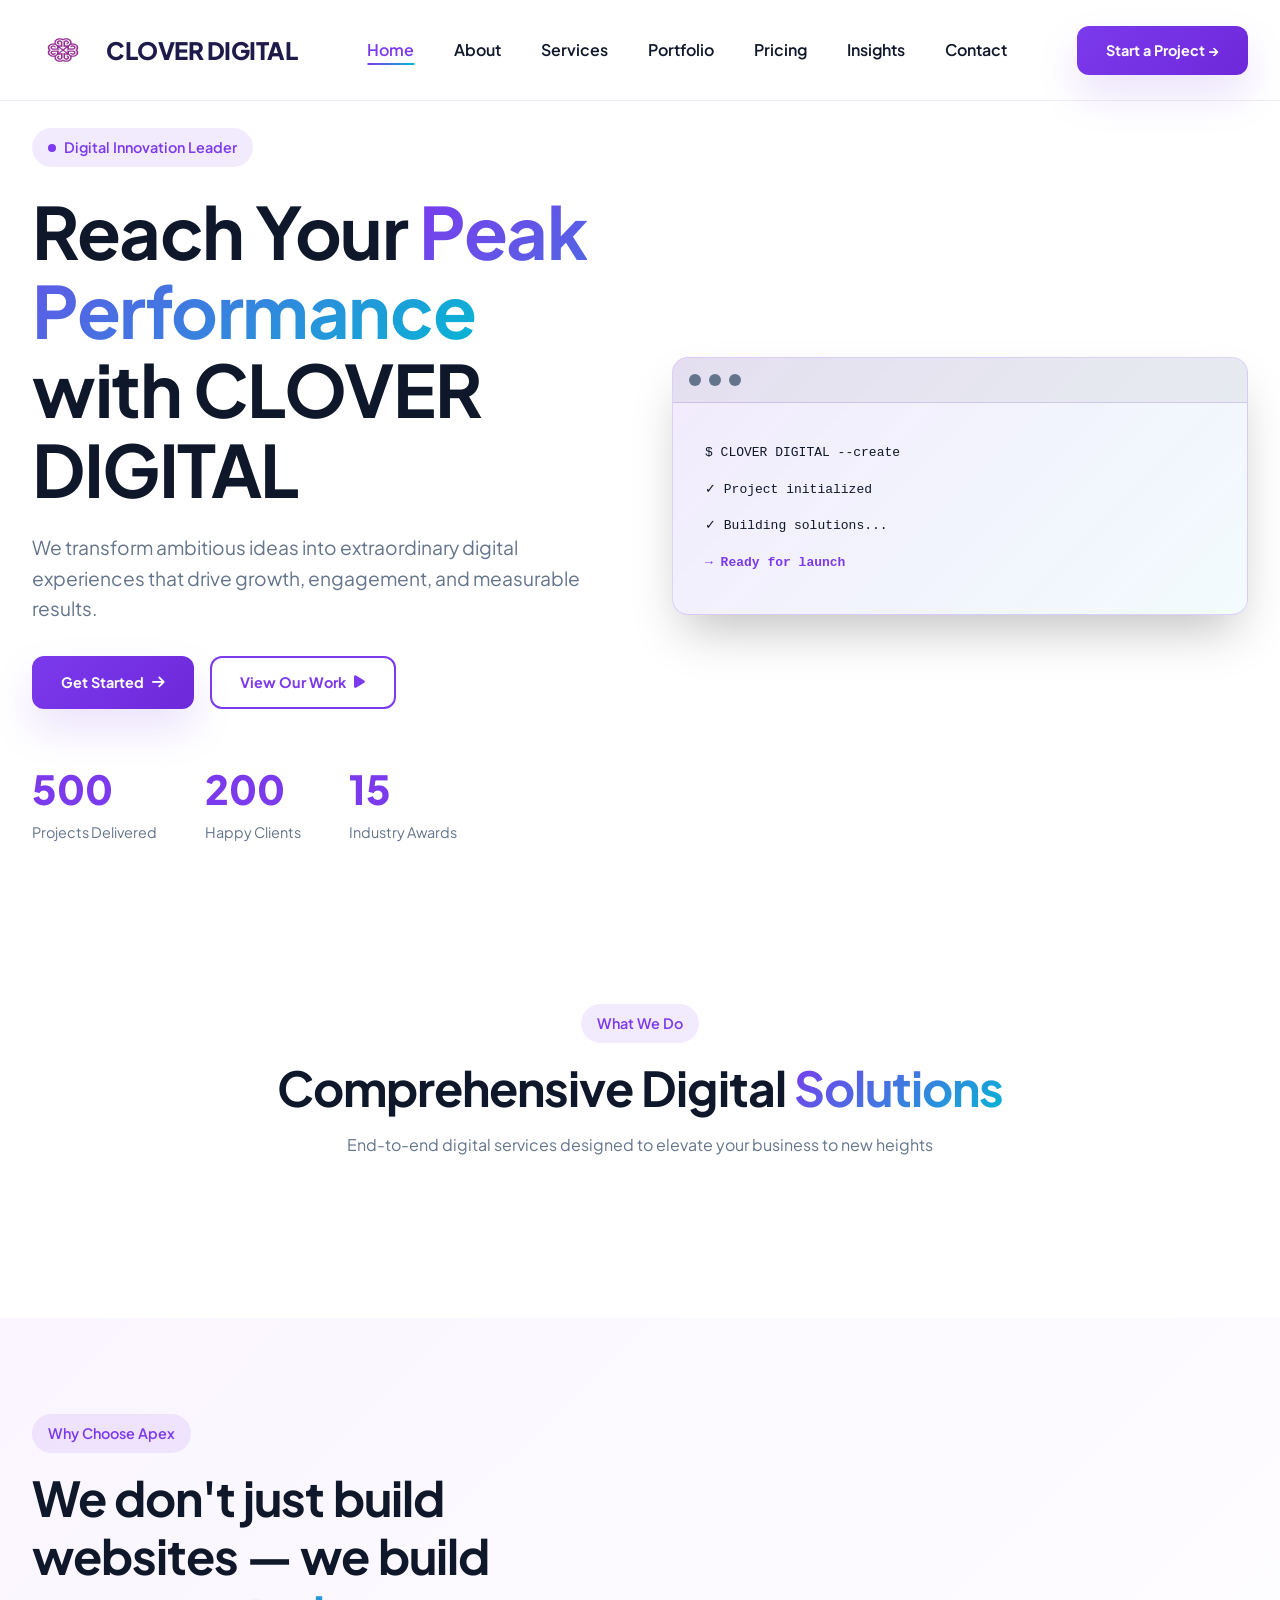
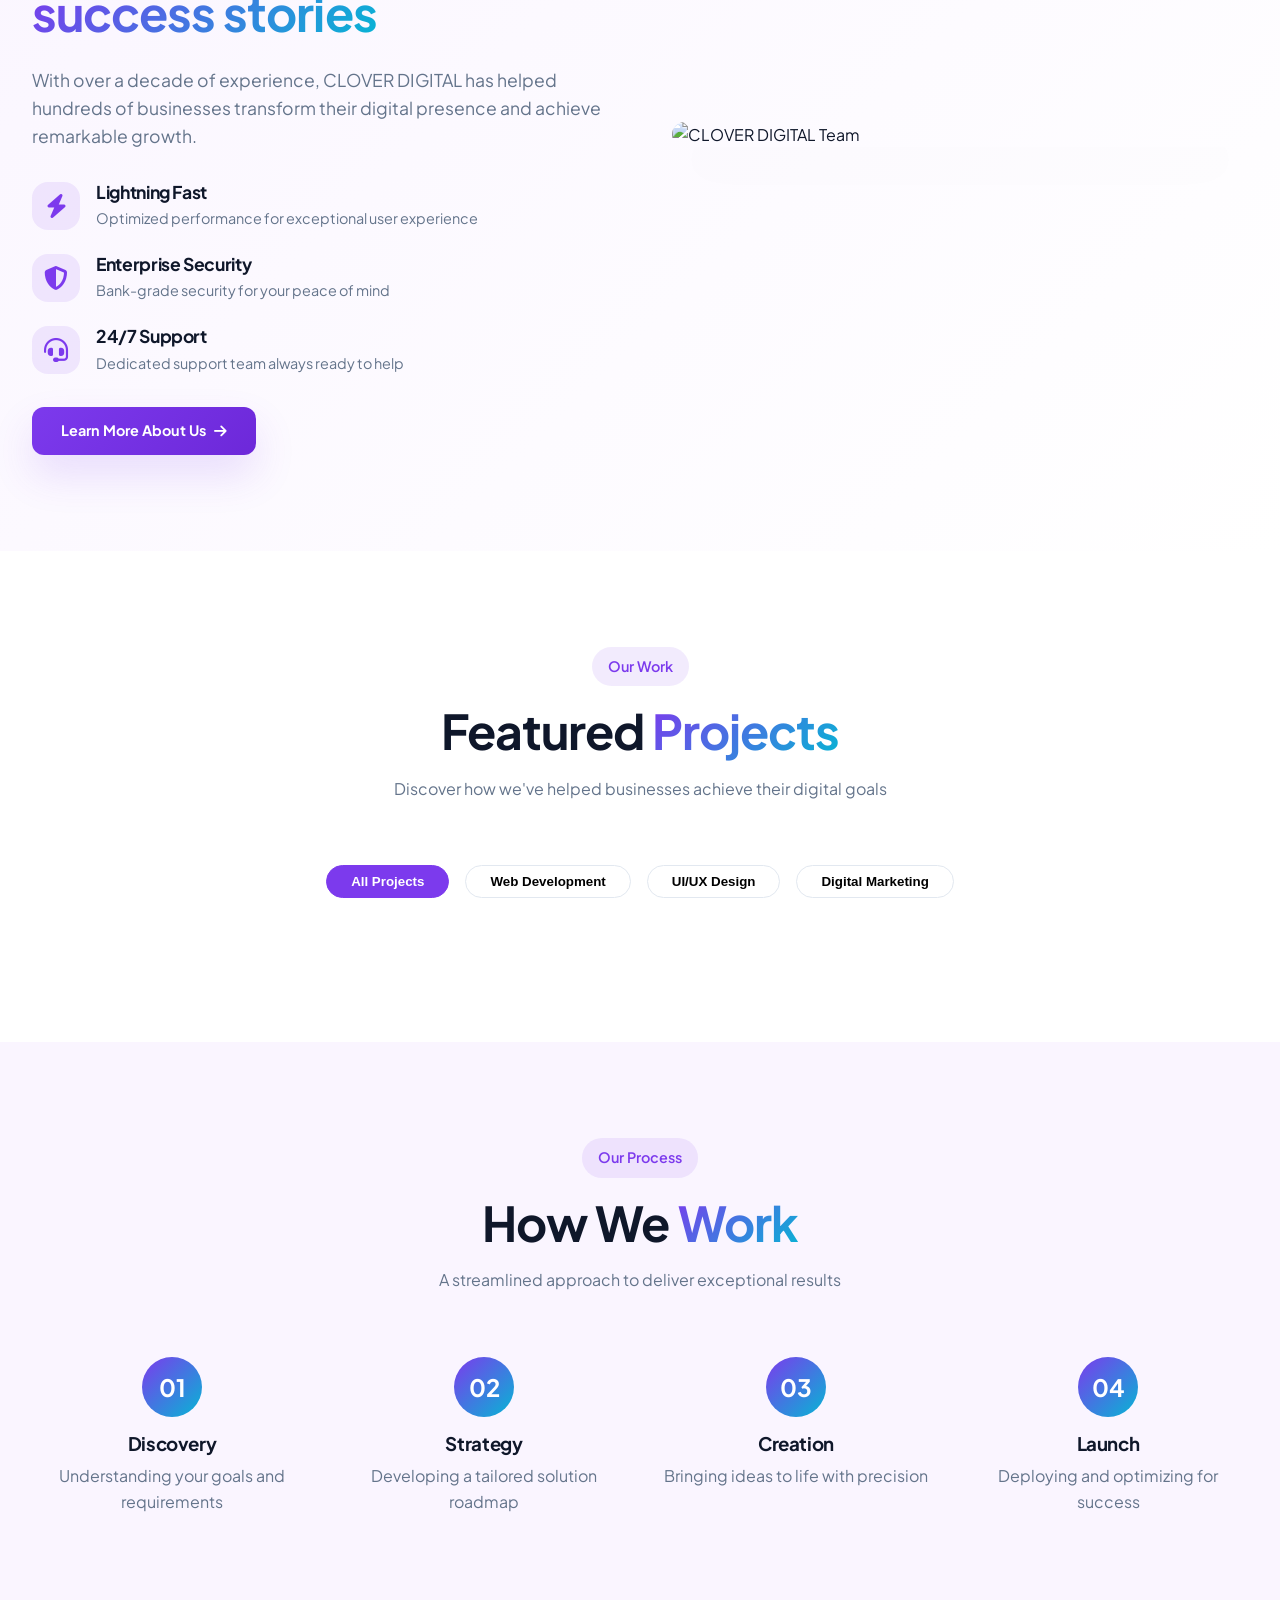
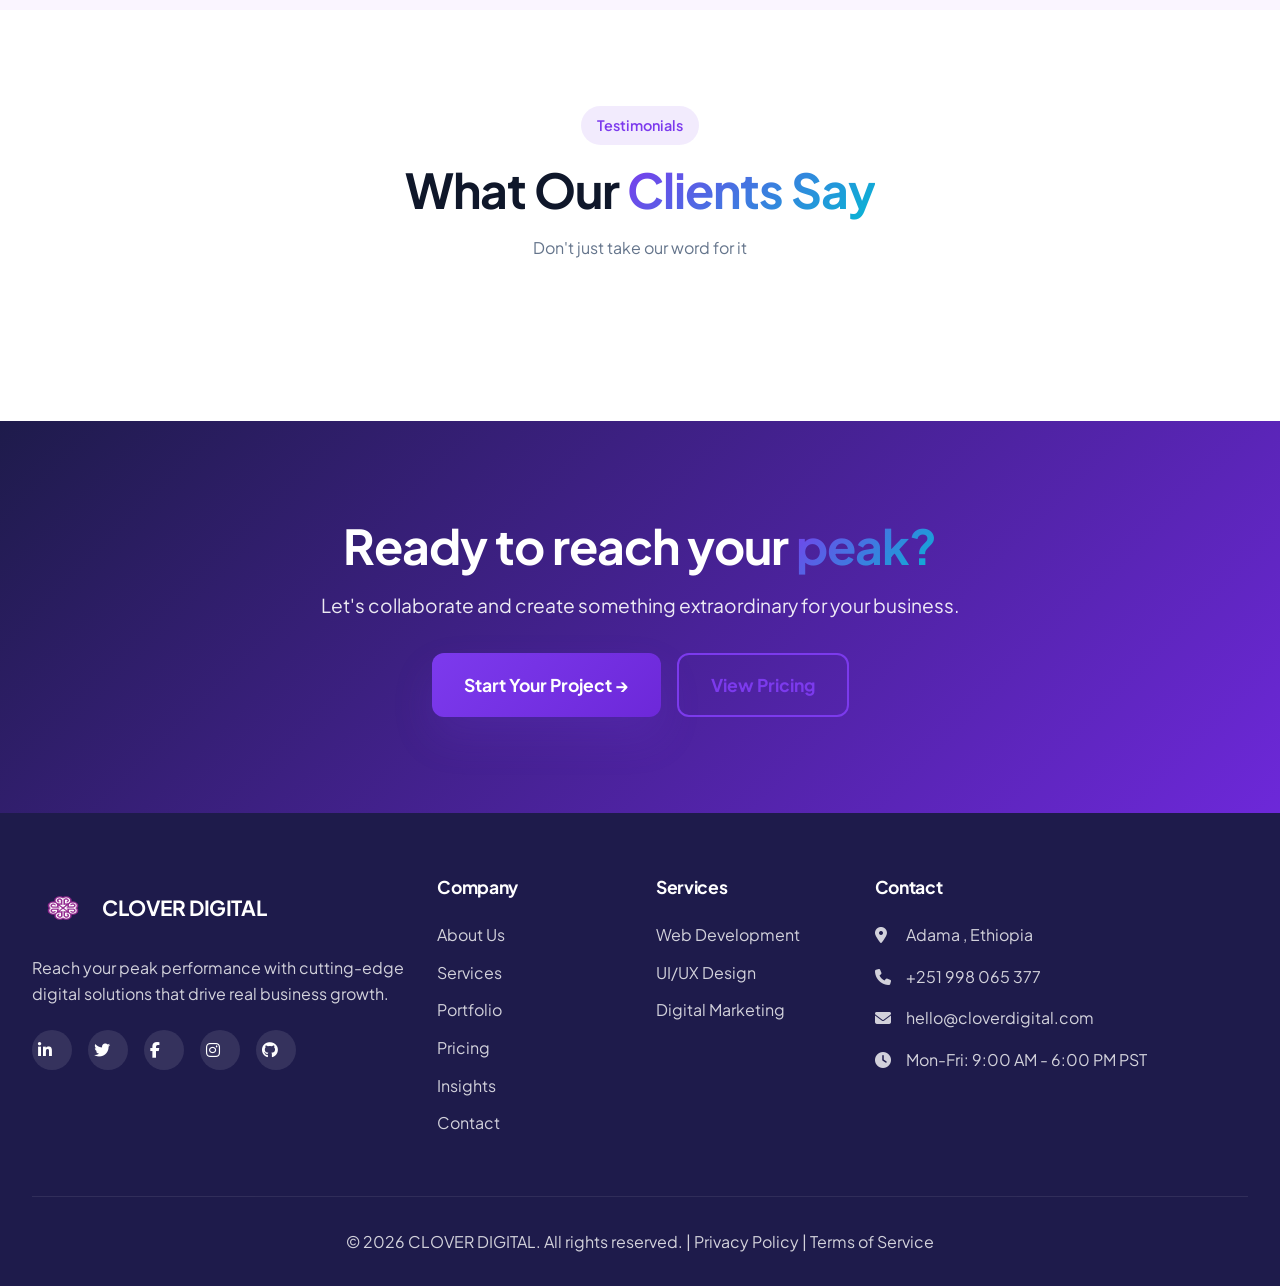
==== index.html @ 7a852381 "Demo: description of changes" ====
<!DOCTYPE html>
<html lang="en">
<head>
    <meta charset="UTF-8">
    <meta name="viewport" content="width=device-width, initial-scale=1.0">
    <title>CLOVER DIGITAL - Reach Your Peak Performance</title>
    <meta name="description" content="Premium digital agency delivering cutting-edge web development, design, and marketing solutions">
    <meta name="keywords" content="digital agency, web development, web design, digital marketing, CLOVER DIGITAL">
    <link rel="stylesheet" href="assets/css/main.css">
    <link rel="stylesheet" href="assets/css/responsive.css">
    <link rel="stylesheet" href="assets/css/animations.css">
    <link href="https://fonts.googleapis.com/css2?family=Plus+Jakarta+Sans:wght@300;400;500;600;700;800&display=swap" rel="stylesheet">
    <link rel="stylesheet" href="https://cdnjs.cloudflare.com/ajax/libs/font-awesome/6.4.0/css/all.min.css">
</head>
<body>
    <header class="main-header">
        <div class="nav-container">
            <a href="index.html" class="logo">
                <img class="logo-img" src="assets/images/logo/clover%20p1.png" alt="Clover Digital logo">
                <span>CLOVER DIGITAL</span>
            </a>
            <ul class="nav-menu">
                <li><a href="index.html" class="active">Home</a></li>
                <li><a href="about.html">About</a></li>
                <li><a href="services.html">Services</a></li>
                <li><a href="portfolio.html">Portfolio</a></li>
                <li><a href="pricing.html">Pricing</a></li>
                <li><a href="blog.html">Insights</a></li>
                <li><a href="contact.html">Contact</a></li>
            </ul>
            <a href="contact.html" class="btn btn-primary">Start a Project →</a>
            <div class="mobile-menu-btn">
                <span></span>
                <span></span>
                <span></span>
            </div>
        </div>
    </header>

    <main>
        <!-- Hero Section -->
        <section class="hero">
            <div class="hero-content">
                <div class="hero-badge">
                    <span class="pulse-dot"></span>
                    Digital Innovation Leader
                </div>
                <h1>Reach Your <span class="gradient-text">Peak Performance</span> with CLOVER DIGITAL</h1>
                <p>We transform ambitious ideas into extraordinary digital experiences that drive growth, engagement, and measurable results.</p>
                <div class="hero-buttons">
                    <a href="contact.html" class="btn btn-primary">Get Started <i class="fas fa-arrow-right"></i></a>
                    <a href="portfolio.html" class="btn btn-outline">View Our Work <i class="fas fa-play"></i></a>
                </div>
                <div class="hero-stats">
                    <div class="stat">
                        <span class="stat-number" data-count="500">0</span>
                        <span class="stat-label">Projects Delivered</span>
                    </div>
                    <div class="stat">
                        <span class="stat-number" data-count="200">0</span>
                        <span class="stat-label">Happy Clients</span>
                    </div>
                    <div class="stat">
                        <span class="stat-number" data-count="15">0</span>
                        <span class="stat-label">Industry Awards</span>
                    </div>
                </div>
            </div>
            <div class="hero-visual">
                <div class="hero-card">
                    <div class="card-header">
                        <div class="card-dots">
                            <span></span><span></span><span></span>
                        </div>
                    </div>
                    <div class="card-content">
                        <div class="code-line">$ CLOVER DIGITAL --create</div>
                        <div class="code-line">✓ Project initialized</div>
                        <div class="code-line">✓ Building solutions...</div>
                        <div class="code-line highlight">→ Ready for launch</div>
                    </div>
                </div>
            </div>
        </section>

        <!-- Services Section -->
        <section class="services-section">
            <div class="container">
                <div class="section-header">
                    <span class="section-tag">What We Do</span>
                    <h2>Comprehensive Digital <span class="gradient-text">Solutions</span></h2>
                    <p>End-to-end digital services designed to elevate your business to new heights</p>
                </div>
                <div class="services-grid" id="services-grid">
                    <!-- Services loaded dynamically -->
                </div>
            </div>
        </section>

        <!-- About Section -->
        <section class="about-section">
            <div class="container">
                <div class="about-grid">
                    <div class="about-content">
                        <span class="section-tag">Why Choose Apex</span>
                        <h2>We don't just build websites — we build <span class="gradient-text">success stories</span></h2>
                        <p>With over a decade of experience, CLOVER DIGITAL has helped hundreds of businesses transform their digital presence and achieve remarkable growth.</p>
                        <div class="about-features">
                            <div class="feature">
                                <div class="feature-icon">
                                    <i class="fas fa-bolt"></i>
                                </div>
                                <div>
                                    <h4>Lightning Fast</h4>
                                    <p>Optimized performance for exceptional user experience</p>
                                </div>
                            </div>
                            <div class="feature">
                                <div class="feature-icon">
                                    <i class="fas fa-shield-alt"></i>
                                </div>
                                <div>
                                    <h4>Enterprise Security</h4>
                                    <p>Bank-grade security for your peace of mind</p>
                                </div>
                            </div>
                            <div class="feature">
                                <div class="feature-icon">
                                    <i class="fas fa-headset"></i>
                                </div>
                                <div>
                                    <h4>24/7 Support</h4>
                                    <p>Dedicated support team always ready to help</p>
                                </div>
                            </div>
                        </div>
                        <a href="about.html" class="btn btn-primary">Learn More About Us <i class="fas fa-arrow-right"></i></a>
                    </div>
                    <div class="about-image">
                        <div class="image-wrapper">
                            <div class="experience-badge">10+ Years Excellence</div>
                            <img src="assets/images/about/team.jpg" alt="CLOVER DIGITAL Team">
                        </div>
                    </div>
                </div>
            </div>
        </section>

        <!-- Portfolio Showcase -->
        <section class="portfolio-section">
            <div class="container">
                <div class="section-header">
                    <span class="section-tag">Our Work</span>
                    <h2>Featured <span class="gradient-text">Projects</span></h2>
                    <p>Discover how we've helped businesses achieve their digital goals</p>
                </div>
                <div class="portfolio-filter">
                    <button class="filter-btn active" data-filter="all">All Projects</button>
                    <button class="filter-btn" data-filter="web">Web Development</button>
                    <button class="filter-btn" data-filter="design">UI/UX Design</button>
                    <button class="filter-btn" data-filter="marketing">Digital Marketing</button>
                </div>
                <div class="portfolio-grid" id="portfolio-grid">
                    <!-- Portfolio items loaded dynamically -->
                </div>
            </div>
        </section>

        <!-- Process Section -->
        <section class="process-section">
            <div class="container">
                <div class="section-header">
                    <span class="section-tag">Our Process</span>
                    <h2>How We <span class="gradient-text">Work</span></h2>
                    <p>A streamlined approach to deliver exceptional results</p>
                </div>
                <div class="process-steps">
                    <div class="step">
                        <div class="step-number">01</div>
                        <div class="step-content">
                            <h3>Discovery</h3>
                            <p>Understanding your goals and requirements</p>
                        </div>
                    </div>
                    <div class="step">
                        <div class="step-number">02</div>
                        <div class="step-content">
                            <h3>Strategy</h3>
                            <p>Developing a tailored solution roadmap</p>
                        </div>
                    </div>
                    <div class="step">
                        <div class="step-number">03</div>
                        <div class="step-content">
                            <h3>Creation</h3>
                            <p>Bringing ideas to life with precision</p>
                        </div>
                    </div>
                    <div class="step">
                        <div class="step-number">04</div>
                        <div class="step-content">
                            <h3>Launch</h3>
                            <p>Deploying and optimizing for success</p>
                        </div>
                    </div>
                </div>
            </div>
        </section>

        <!-- Testimonials -->
        <section class="testimonials-section">
            <div class="container">
                <div class="section-header">
                    <span class="section-tag">Testimonials</span>
                    <h2>What Our <span class="gradient-text">Clients Say</span></h2>
                    <p>Don't just take our word for it</p>
                </div>
                <div class="testimonials-slider" id="testimonials-slider">
                    <!-- Testimonials loaded dynamically -->
                </div>
            </div>
        </section>

        <!-- CTA Section -->
        <section class="cta-section">
            <div class="container">
                <div class="cta-content">
                    <h2>Ready to reach your <span class="gradient-text">peak?</span></h2>
                    <p>Let's collaborate and create something extraordinary for your business.</p>
                    <div class="cta-buttons">
                        <a href="contact.html" class="btn btn-primary btn-large">Start Your Project →</a>
                        <a href="pricing.html" class="btn btn-outline btn-large">View Pricing</a>
                    </div>
                </div>
            </div>
        </section>
    </main>

    <footer class="main-footer">
        <div class="footer-content">
            <div class="footer-section">
                <div class="footer-logo">
                    <img class="logo-img" src="assets/images/logo/clover%20p1.png" alt="Clover Digital logo">
                    <h3>CLOVER DIGITAL</h3>
                </div>
                <p>Reach your peak performance with cutting-edge digital solutions that drive real business growth.</p>
                <div class="social-links">
                    <a href="#"><i class="fab fa-linkedin-in"></i></a>
                    <a href="#"><i class="fab fa-twitter"></i></a>
                    <a href="#"><i class="fab fa-facebook-f"></i></a>
                    <a href="#"><i class="fab fa-instagram"></i></a>
                    <a href="#"><i class="fab fa-github"></i></a>
                </div>
            </div>
            <div class="footer-section">
                <h4>Company</h4>
                <ul>
                    <li><a href="about.html">About Us</a></li>
                    <li><a href="services.html">Services</a></li>
                    <li><a href="portfolio.html">Portfolio</a></li>
                    <li><a href="pricing.html">Pricing</a></li>
                    <li><a href="blog.html">Insights</a></li>
                    <li><a href="contact.html">Contact</a></li>
                </ul>
            </div>
            <div class="footer-section">
                <h4>Services</h4>
                <ul>
                    <li><a href="services.html#web">Web Development</a></li>
                    <li><a href="services.html#design">UI/UX Design</a></li>
                    <li><a href="services.html#marketing">Digital Marketing</a></li>
                </ul>
            </div>
            <div class="footer-section">
                <h4>Contact</h4>
                <p><i class="fas fa-map-marker-alt"></i> Adama , Ethiopia</p>
            <p><i class="fas fa-phone"></i> +251 998 065 377</p>
            <p><i class="fas fa-envelope"></i> hello@cloverdigital.com</p>
            <p><i class="fas fa-clock"></i> Mon-Fri: 9:00 AM - 6:00 PM PST</p>
            </div>
        </div>
        <div class="footer-bottom">
            <p>&copy; 2026 CLOVER DIGITAL. All rights reserved. | <a href="#">Privacy Policy</a> | <a href="#">Terms of Service</a></p>
        </div>
    </footer>

    <script src="assets/js/main.js"></script>
    <script src="assets/js/animations.js"></script>
    <script src="assets/js/portfolio.js"></script>
</body>
</html>
---- assets/css/main.css ----
/* CLOVER DIGITAL - Main Stylesheet */
:root {
    --primary-color: #7c3aed;
    --primary-dark: #6d28d9;
    --primary-light: #8b5cf6;
    --secondary-color: #1e1b4b;
    --accent-color: #06b6d4;
    --success-color: #10b981;
    --warning-color: #f59e0b;
    --text-dark: #0f172a;
    --text-light: #ffffff;
    --text-muted: #64748b;
    --bg-light: #faf5ff;
    --bg-dark: #0f172a;
    --bg-white: #ffffff;
    --border-color: #e2e8f0;
    --transition: all 0.4s cubic-bezier(0.4, 0, 0.2, 1);
    --shadow-sm: 0 1px 2px 0 rgba(0, 0, 0, 0.05);
    --shadow-md: 0 4px 6px -1px rgba(0, 0, 0, 0.1);
    --shadow-lg: 0 10px 15px -3px rgba(0, 0, 0, 0.1);
    --shadow-xl: 0 20px 25px -5px rgba(0, 0, 0, 0.1);
    --shadow-2xl: 0 25px 50px -12px rgba(0, 0, 0, 0.25);
    --shadow-purple: 0 20px 40px rgba(124, 58, 237, 0.15);
}

* {
    margin: 0;
    padding: 0;
    box-sizing: border-box;
}

body {
    font-family: 'Plus Jakarta Sans', -apple-system, BlinkMacSystemFont, 'Segoe UI', sans-serif;
    line-height: 1.6;
    color: var(--text-dark);
    overflow-x: hidden;
    background: var(--bg-white);
}

/* Typography */
h1, h2, h3, h4, h5, h6 {
    font-weight: 700;
    line-height: 1.2;
    letter-spacing: -0.02em;
}

.gradient-text {
    background: linear-gradient(135deg, var(--primary-color), var(--accent-color));
    -webkit-background-clip: text;
    background-clip: text;
    color: transparent;
}

/* Header */
.main-header {
    background: rgba(255, 255, 255, 0.95);
    backdrop-filter: blur(20px);
    position: fixed;
    width: 100%;
    top: 0;
    z-index: 1000;
    transition: var(--transition);
    border-bottom: 1px solid rgba(124, 58, 237, 0.1);
}

.main-header.scrolled {
    background: rgba(255, 255, 255, 0.98);
    box-shadow: var(--shadow-md);
}

.nav-container {
    max-width: 1400px;
    margin: 0 auto;
    padding: 1.2rem 2rem;
    display: flex;
    justify-content: space-between;
    align-items: center;
}

.logo {
    font-size: 1.5rem;
    font-weight: 800;
    text-decoration: none;
    color: var(--secondary-color);
    letter-spacing: -0.02em;
    display: flex;
    align-items: center;
    gap: 0.75rem;
}

.logo-img {
    height: 62px;
    width: 62px;
    display: block;
}

.logo-icon {
    color: var(--primary-color);
}

.nav-menu {
    display: flex;
    list-style: none;
    gap: 2.5rem;
}

.nav-menu a {
    text-decoration: none;
    color: var(--text-dark);
    font-weight: 600;
    transition: var(--transition);
    position: relative;
}

.nav-menu a::after {
    content: '';
    position: absolute;
    bottom: -5px;
    left: 50%;
    transform: translateX(-50%);
    width: 0;
    height: 2px;
    background: linear-gradient(90deg, var(--primary-color), var(--accent-color));
    transition: var(--transition);
}

.nav-menu a:hover::after,
.nav-menu a.active::after {
    width: 100%;
}

.nav-menu a:hover,
.nav-menu a.active {
    color: var(--primary-color);
}

/* Buttons */
.btn {
    display: inline-flex;
    align-items: center;
    gap: 0.5rem;
    padding: 0.8rem 1.8rem;
    border-radius: 0.75rem;
    font-weight: 700;
    text-decoration: none;
    transition: var(--transition);
    cursor: pointer;
    border: none;
    font-size: 0.9rem;
}

.btn-primary {
    background: linear-gradient(135deg, var(--primary-color), var(--primary-dark));
    color: white;
    box-shadow: var(--shadow-purple);
}

.btn-primary:hover {
    transform: translateY(-2px);
    box-shadow: 0 25px 40px rgba(124, 58, 237, 0.25);
}

.btn-outline {
    background: transparent;
    color: var(--primary-color);
    border: 2px solid var(--primary-color);
}

.btn-outline:hover {
    background: var(--primary-color);
    color: white;
    transform: translateY(-2px);
}

.btn-large {
    padding: 1rem 2rem;
    font-size: 1.1rem;
}

/* Hero Section */
.hero {
    min-height: 100vh;
    display: flex;
    align-items: center;
    justify-content: space-between;
    padding: 8rem 2rem 4rem;
    max-width: 1400px;
    margin: 0 auto;
    gap: 4rem;
    position: relative;
}

.hero-content {
    flex: 1;
}

.hero-badge {
    display: inline-flex;
    align-items: center;
    gap: 0.5rem;
    padding: 0.5rem 1rem;
    background: rgba(124, 58, 237, 0.1);
    border-radius: 2rem;
    color: var(--primary-color);
    font-weight: 600;
    font-size: 0.9rem;
    margin-bottom: 1.5rem;
}

.pulse-dot {
    width: 8px;
    height: 8px;
    background: var(--primary-color);
    border-radius: 50%;
    display: inline-block;
    animation: pulse 2s infinite;
}

@keyframes pulse {
    0%, 100% { opacity: 1; transform: scale(1); }
    50% { opacity: 0.5; transform: scale(1.2); }
}

.hero h1 {
    font-size: 4.5rem;
    margin-bottom: 1.5rem;
    line-height: 1.1;
}

.hero p {
    font-size: 1.2rem;
    color: var(--text-muted);
    margin-bottom: 2rem;
    max-width: 550px;
}

.hero-buttons {
    display: flex;
    gap: 1rem;
    margin-bottom: 3rem;
    flex-wrap: wrap;
}

.hero-stats {
    display: flex;
    gap: 3rem;
}

.stat {
    display: flex;
    flex-direction: column;
}

.stat-number {
    font-size: 2.5rem;
    font-weight: 800;
    color: var(--primary-color);
}

.stat-label {
    font-size: 0.9rem;
    color: var(--text-muted);
}

.hero-visual {
    flex: 1;
    position: relative;
}

.hero-card {
    background: linear-gradient(135deg, rgba(124, 58, 237, 0.1), rgba(6, 182, 212, 0.05));
    border: 1px solid rgba(124, 58, 237, 0.2);
    border-radius: 1rem;
    overflow: hidden;
    backdrop-filter: blur(10px);
    box-shadow: var(--shadow-2xl);
}

.card-header {
    padding: 1rem;
    background: rgba(0, 0, 0, 0.05);
    border-bottom: 1px solid rgba(124, 58, 237, 0.2);
}

.card-dots {
    display: flex;
    gap: 0.5rem;
}

.card-dots span {
    width: 12px;
    height: 12px;
    border-radius: 50%;
    background: var(--text-muted);
}

.card-content {
    padding: 2rem;
}

.code-line {
    font-family: monospace;
    padding: 0.5rem 0;
    color: var(--text-dark);
    animation: slideIn 0.5s ease-out forwards;
    opacity: 0;
}

.code-line:nth-child(1) { animation-delay: 0.1s; }
.code-line:nth-child(2) { animation-delay: 0.3s; }
.code-line:nth-child(3) { animation-delay: 0.5s; }
.code-line:nth-child(4) { animation-delay: 0.7s; }

.code-line.highlight {
    color: var(--primary-color);
    font-weight: bold;
}

@keyframes slideIn {
    from {
        opacity: 0;
        transform: translateX(-20px);
    }
    to {
        opacity: 1;
        transform: translateX(0);
    }
}

/* Container */
.container {
    max-width: 1400px;
    margin: 0 auto;
    padding: 0 2rem;
}

/* Section Header */
.section-header {
    text-align: center;
    margin-bottom: 4rem;
}

.section-tag {
    display: inline-block;
    padding: 0.5rem 1rem;
    background: rgba(124, 58, 237, 0.1);
    border-radius: 2rem;
    color: var(--primary-color);
    font-weight: 600;
    font-size: 0.9rem;
    margin-bottom: 1rem;
}

.section-header h2 {
    font-size: 3rem;
    margin-bottom: 1rem;
}

.section-header p {
    color: var(--text-muted);
    max-width: 600px;
    margin: 0 auto;
}

/* Trusted Section */
.trusted-section {
    padding: 4rem 0;
    background: var(--bg-light);
    border-top: 1px solid var(--border-color);
    border-bottom: 1px solid var(--border-color);
}

.trusted-label {
    text-align: center;
    margin-bottom: 2rem;
    color: var(--text-muted);
    font-weight: 600;
    text-transform: uppercase;
    letter-spacing: 2px;
    font-size: 0.8rem;
}

.trusted-logos {
    display: flex;
    justify-content: space-between;
    align-items: center;
    flex-wrap: wrap;
    gap: 2rem;
}

.logo-item {
    font-size: 1.2rem;
    font-weight: 700;
    color: var(--text-muted);
    opacity: 0.6;
    transition: var(--transition);
    letter-spacing: 1px;
}

.logo-item:hover {
    opacity: 1;
    color: var(--primary-color);
}

/* Services Section */
.services-section {
    padding: 6rem 0;
}

.services-grid {
    display: grid;
    grid-template-columns: repeat(auto-fit, minmax(320px, 1fr));
    gap: 2rem;
}

.service-card {
    background: var(--bg-white);
    padding: 2rem;
    border-radius: 1rem;
    transition: var(--transition);
    border: 1px solid var(--border-color);
    position: relative;
    overflow: hidden;
}

.service-card::before {
    content: '';
    position: absolute;
    top: 0;
    left: 0;
    right: 0;
    height: 3px;
    background: linear-gradient(90deg, var(--primary-color), var(--accent-color));
    transform: scaleX(0);
    transition: var(--transition);
}

.service-card:hover::before {
    transform: scaleX(1);
}

.service-card:hover {
    transform: translateY(-8px);
    box-shadow: var(--shadow-xl);
    border-color: transparent;
}

.service-icon {
    font-size: 2.5rem;
    color: var(--primary-color);
    margin-bottom: 1.5rem;
}

.service-card h3 {
    font-size: 1.5rem;
    margin-bottom: 1rem;
}

.service-card p {
    color: var(--text-muted);
    margin-bottom: 1.5rem;
}

.service-link {
    color: var(--primary-color);
    text-decoration: none;
    font-weight: 600;
    display: inline-flex;
    align-items: center;
    gap: 0.5rem;
    transition: var(--transition);
}

.service-link:hover {
    gap: 1rem;
}

/* About Section */
.about-section {
    padding: 6rem 0;
    background: linear-gradient(135deg, var(--bg-light), white);
}

.about-grid {
    display: grid;
    grid-template-columns: 1fr 1fr;
    gap: 4rem;
    align-items: center;
}

.about-content h2 {
    font-size: 3rem;
    margin-bottom: 1.5rem;
}

.about-content > p {
    color: var(--text-muted);
    margin-bottom: 2rem;
    font-size: 1.1rem;
}

.about-features {
    display: flex;
    flex-direction: column;
    gap: 1.5rem;
    margin-bottom: 2rem;
}

.feature {
    display: flex;
    gap: 1rem;
    align-items: flex-start;
}

.feature-icon {
    width: 48px;
    height: 48px;
    background: rgba(124, 58, 237, 0.1);
    border-radius: 1rem;
    display: flex;
    align-items: center;
    justify-content: center;
    font-size: 1.5rem;
    color: var(--primary-color);
}

.feature h4 {
    margin-bottom: 0.25rem;
    font-size: 1.1rem;
}

.feature p {
    color: var(--text-muted);
    font-size: 0.9rem;
}

.about-image {
    position: relative;
}

.image-wrapper {
    position: relative;
    border-radius: 1rem;
    overflow: hidden;
    box-shadow: var(--shadow-2xl);
}

.image-wrapper img {
    width: 100%;
    height: auto;
    display: block;
}

.experience-badge {
    position: absolute;
    bottom: 2rem;
    right: 2rem;
    background: var(--primary-color);
    color: white;
    padding: 0.5rem 1rem;
    border-radius: 0.5rem;
    font-weight: 600;
}

/* Portfolio Section */
.portfolio-section {
    padding: 6rem 0;
}

.portfolio-filter {
    display: flex;
    justify-content: center;
    gap: 1rem;
    margin-bottom: 3rem;
    flex-wrap: wrap;
}

.filter-btn {
    padding: 0.5rem 1.5rem;
    background: transparent;
    border: 1px solid var(--border-color);
    border-radius: 2rem;
    cursor: pointer;
    transition: var(--transition);
    font-weight: 600;
}

.filter-btn:hover,
.filter-btn.active {
    background: var(--primary-color);
    color: white;
    border-color: var(--primary-color);
}

.portfolio-grid {
    display: grid;
    grid-template-columns: repeat(auto-fill, minmax(350px, 1fr));
    gap: 2rem;
}

.portfolio-item {
    position: relative;
    border-radius: 1rem;
    overflow: hidden;
    cursor: pointer;
    aspect-ratio: 16/9;
}

.portfolio-item img {
    width: 100%;
    height: 100%;
    object-fit: cover;
    transition: var(--transition);
}

.portfolio-overlay {
    position: absolute;
    bottom: -100%;
    left: 0;
    right: 0;
    background: linear-gradient(to top, rgba(0,0,0,0.95), transparent);
    color: white;
    padding: 2rem;
    transition: var(--transition);
}

.portfolio-item:hover .portfolio-overlay {
    bottom: 0;
}

.portfolio-item:hover img {
    transform: scale(1.1);
}

/* Process Section */
.process-section {
    padding: 6rem 0;
    background: var(--bg-light);
}

.process-steps {
    display: grid;
    grid-template-columns: repeat(auto-fit, minmax(250px, 1fr));
    gap: 2rem;
    margin-top: 3rem;
}

.step {
    text-align: center;
    position: relative;
}

.step-number {
    width: 60px;
    height: 60px;
    background: linear-gradient(135deg, var(--primary-color), var(--accent-color));
    border-radius: 50%;
    display: flex;
    align-items: center;
    justify-content: center;
    font-size: 1.5rem;
    font-weight: bold;
    color: white;
    margin: 0 auto 1rem;
}

.step-content h3 {
    margin-bottom: 0.5rem;
}

.step-content p {
    color: var(--text-muted);
}

/* Testimonials */
.testimonials-section {
    padding: 6rem 0;
}

.testimonials-slider {
    display: grid;
    grid-template-columns: repeat(auto-fit, minmax(350px, 1fr));
    gap: 2rem;
}

.testimonial-card {
    background: var(--bg-white);
    padding: 2rem;
    border-radius: 1rem;
    box-shadow: var(--shadow-md);
    transition: var(--transition);
    border: 1px solid var(--border-color);
}

.testimonial-card:hover {
    transform: translateY(-5px);
    box-shadow: var(--shadow-xl);
}

.testimonial-rating {
    color: #fbbf24;
    margin-bottom: 1rem;
    font-size: 1.2rem;
}

.testimonial-text {
    font-style: italic;
    margin-bottom: 1.5rem;
    color: var(--text-muted);
    line-height: 1.8;
}

.testimonial-author {
    display: flex;
    align-items: center;
    gap: 1rem;
}

.testimonial-author img {
    width: 50px;
    height: 50px;
    border-radius: 50%;
    object-fit: cover;
}

.author-name {
    font-weight: 700;
}

.author-title {
    font-size: 0.9rem;
    color: var(--text-muted);
}

/* CTA Section */
.cta-section {
    padding: 6rem 0;
    background: linear-gradient(135deg, var(--secondary-color), var(--primary-dark));
    color: white;
    text-align: center;
}

.cta-content h2 {
    font-size: 3rem;
    margin-bottom: 1rem;
}

.cta-content p {
    font-size: 1.2rem;
    margin-bottom: 2rem;
    opacity: 0.9;
}

.cta-buttons {
    display: flex;
    gap: 1rem;
    justify-content: center;
    flex-wrap: wrap;
}

/* Footer */
.main-footer {
    background: var(--secondary-color);
    color: white;
    padding: 4rem 2rem 2rem;
}

.footer-content {
    max-width: 1400px;
    margin: 0 auto;
    display: grid;
    grid-template-columns: 2fr 1fr 1fr 2fr;
    gap: 2rem;
    margin-bottom: 3rem;
}

.footer-logo {
    display: flex;
    align-items: center;
    gap: 0.5rem;
    margin-bottom: 1rem;
}

.footer-logo h3 {
    font-size: 1.3rem;
}

.footer-section p {
    margin-bottom: 1rem;
    opacity: 0.8;
    line-height: 1.6;
}

.social-links {
    display: flex;
    gap: 1rem;
    margin-top: 1.5rem;
}

.social-links a {
    width: 40px;
    height: 40px;
    background: rgba(255, 255, 255, 0.1);
    border-radius: 50%;
    display: flex;
    align-items: center;
    justify-content: center;
    transition: var(--transition);
    color: white;
    text-decoration: none;
}

.social-links a:hover {
    background: var(--primary-color);
    transform: translateY(-3px);
}

.footer-section h4 {
    margin-bottom: 1.5rem;
    font-size: 1.1rem;
}

.footer-section ul {
    list-style: none;
    padding: 0;
}

.footer-section ul li {
    margin-bottom: 0.75rem;
}

.footer-section ul li a {
    color: rgba(255, 255, 255, 0.8);
    text-decoration: none;
    transition: var(--transition);
}

.footer-section ul li a:hover {
    color: var(--primary-color);
    padding-left: 5px;
}

.footer-section i {
    margin-right: 0.5rem;
    width: 20px;
}

.footer-bottom {
    text-align: center;
    padding-top: 2rem;
    border-top: 1px solid rgba(255, 255, 255, 0.1);
    opacity: 0.8;
}

.footer-bottom a {
    color: white;
    text-decoration: none;
}

.footer-bottom a:hover {
    color: var(--primary-color);
}

/* Responsive */
@media (max-width: 1024px) {
    .hero {
        flex-direction: column;
        text-align: center;
        padding: 8rem 2rem 4rem;
    }
    
    .hero p {
        margin-left: auto;
        margin-right: auto;
    }
    
    .hero-buttons {
        justify-content: center;
    }
    
    .hero-stats {
        justify-content: center;
    }
    
    .about-grid {
        grid-template-columns: 1fr;
    }
    
    .footer-content {
        grid-template-columns: repeat(2, 1fr);
    }
    
    .hero h1 {
        font-size: 3rem;
    }
}

@media (max-width: 768px) {
    .nav-menu {
        display: none;
    }
    
    .mobile-menu-btn {
        display: block;
    }
    
    .section-header h2 {
        font-size: 2rem;
    }
    
    .portfolio-grid {
        grid-template-columns: 1fr;
    }
    
    .footer-content {
        grid-template-columns: 1fr;
    }
    
    .trusted-logos {
        justify-content: center;
    }
    
    .process-steps {
        grid-template-columns: 1fr;
    }
    
    .cta-content h2 {
        font-size: 2rem;
    }
}

.mobile-menu-btn {
    display: none;
    cursor: pointer;
}

.mobile-menu-btn span {
    display: block;
    width: 25px;
    height: 3px;
    background: var(--text-dark);
    margin: 5px 0;
    transition: var(--transition);
}
---- assets/css/animations.css ----
/* CLOVER DIGITAL - Animations */

.reveal {
    opacity: 0;
    transform: translateY(30px);
    transition: all 0.8s ease;
}

.reveal.active {
    opacity: 1;
    transform: translateY(0);
}

@keyframes fadeIn {
    from {
        opacity: 0;
    }
    to {
        opacity: 1;
    }
}

@keyframes slideUp {
    from {
        opacity: 0;
        transform: translateY(30px);
    }
    to {
        opacity: 1;
        transform: translateY(0);
    }
}

@keyframes slideInLeft {
    from {
        opacity: 0;
        transform: translateX(-50px);
    }
    to {
        opacity: 1;
        transform: translateX(0);
    }
}

@keyframes slideInRight {
    from {
        opacity: 0;
        transform: translateX(50px);
    }
    to {
        opacity: 1;
        transform: translateX(0);
    }
}

@keyframes scaleUp {
    from {
        opacity: 0;
        transform: scale(0.9);
    }
    to {
        opacity: 1;
        transform: scale(1);
    }
}

.fade-in {
    animation: fadeIn 1s ease;
}

.slide-up {
    animation: slideUp 0.8s ease;
}

.slide-left {
    animation: slideInLeft 0.8s ease;
}

.slide-right {
    animation: slideInRight 0.8s ease;
}

.scale-up {
    animation: scaleUp 0.6s ease;
}

/* Hover Animations */
.hover-lift {
    transition: transform 0.3s ease, box-shadow 0.3s ease;
}

.hover-lift:hover {
    transform: translateY(-5px);
    box-shadow: var(--shadow-xl);
}

.hover-glow {
    transition: all 0.3s ease;
}

.hover-glow:hover {
    box-shadow: 0 0 20px rgba(124, 58, 237, 0.4);
}

/* Loading Animation */
@keyframes shimmer {
    0% {
        background-position: -1000px 0;
    }
    100% {
        background-position: 1000px 0;
    }
}

.skeleton {
    background: linear-gradient(90deg, #f0f0f0 25%, #e0e0e0 50%, #f0f0f0 75%);
    background-size: 1000px 100%;
    animation: shimmer 2s infinite;
}

/* Page Transition */
.page-transition {
    animation: fadeIn 0.5s ease;
}
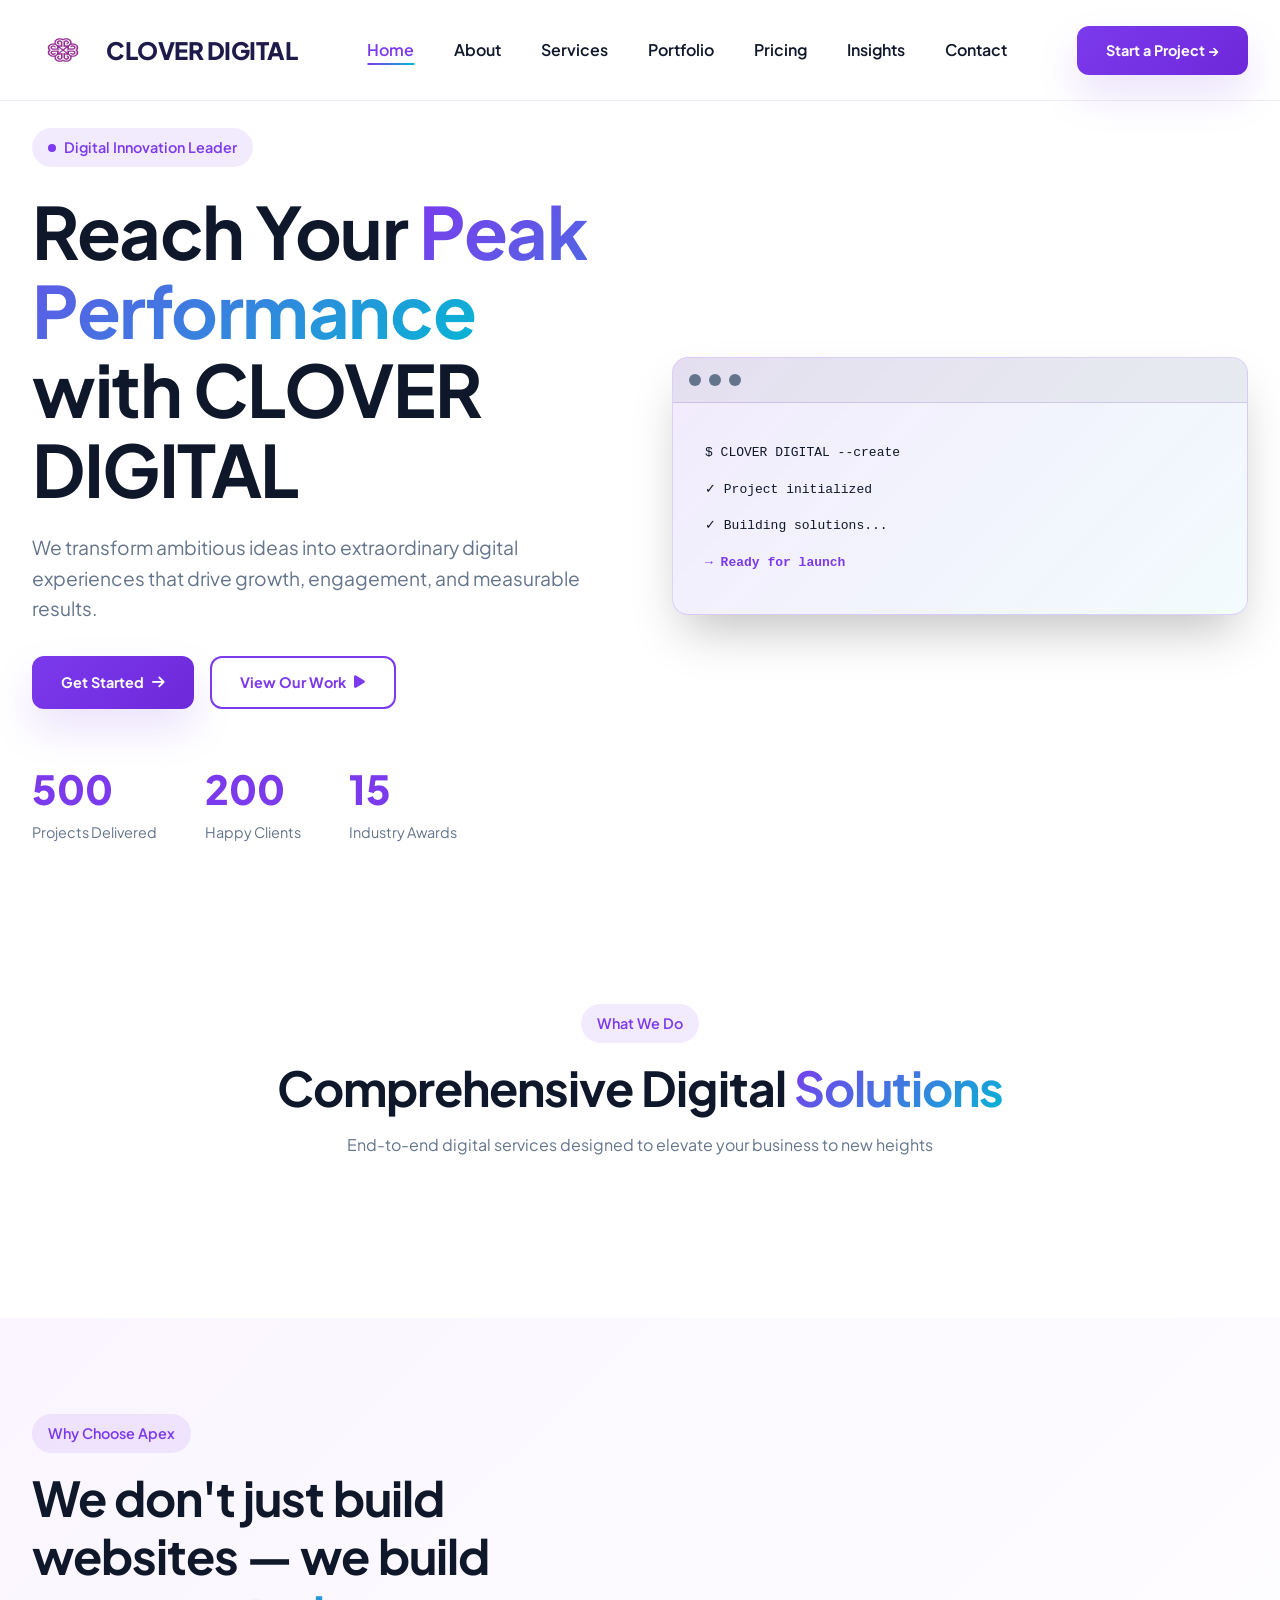
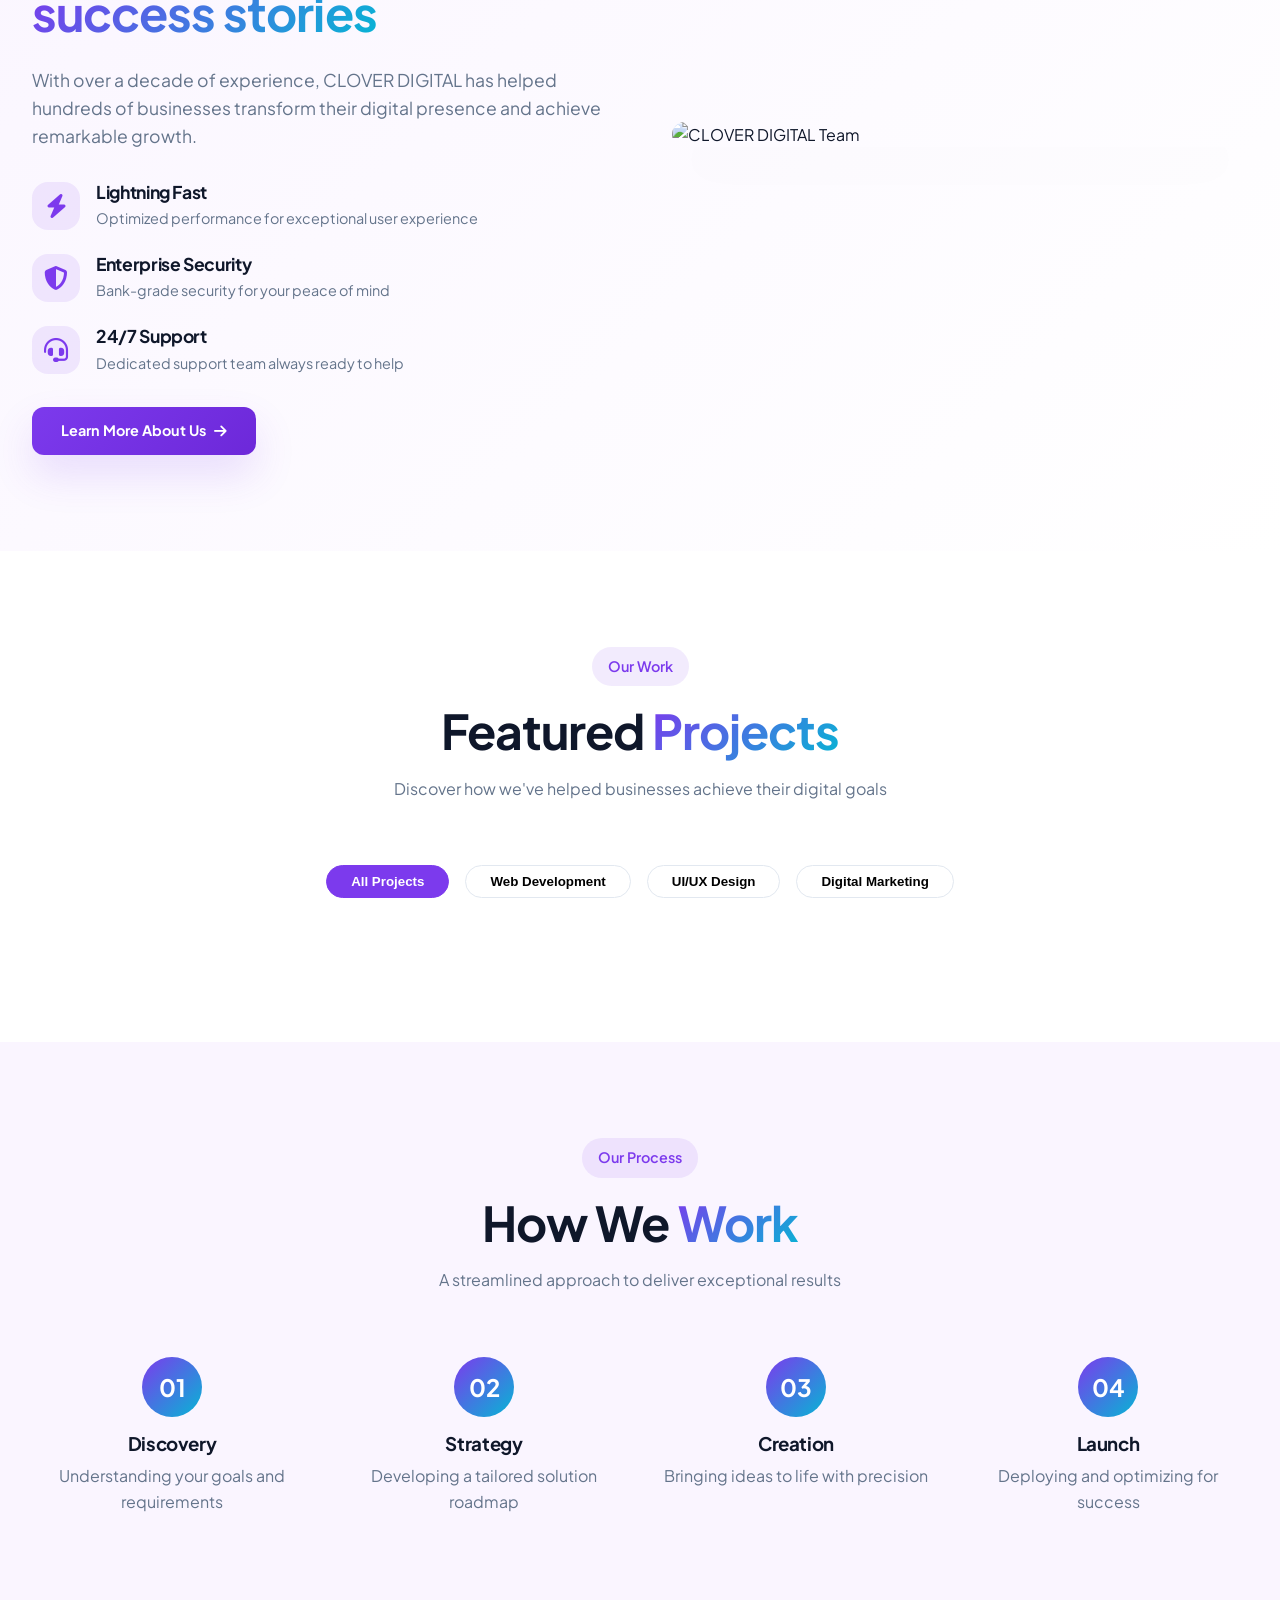
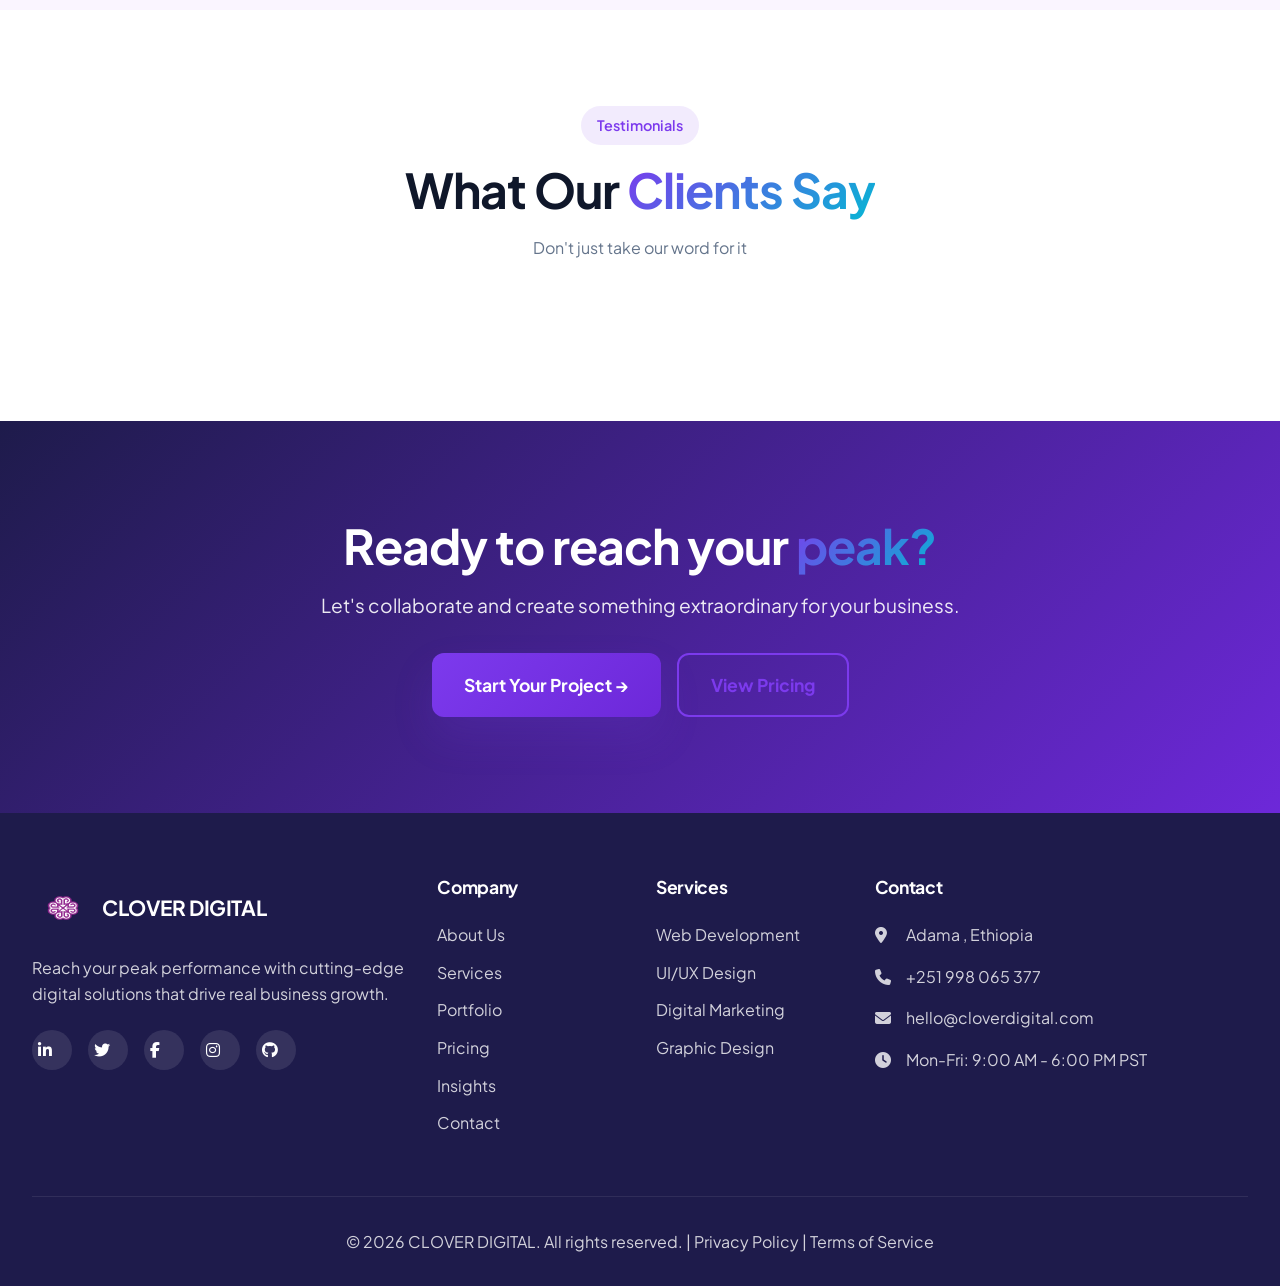
==== commit 5f30f07a: "Demo: description of changes" ====
--- a/index.html
+++ b/index.html
@@ -269,6 +269,7 @@
                     <li><a href="services.html#web">Web Development</a></li>
                     <li><a href="services.html#design">UI/UX Design</a></li>
                     <li><a href="services.html#marketing">Digital Marketing</a></li>
+                    <li><a href="services.html#marketing">Graphic Design</a></li>
                 </ul>
             </div>
             <div class="footer-section">
